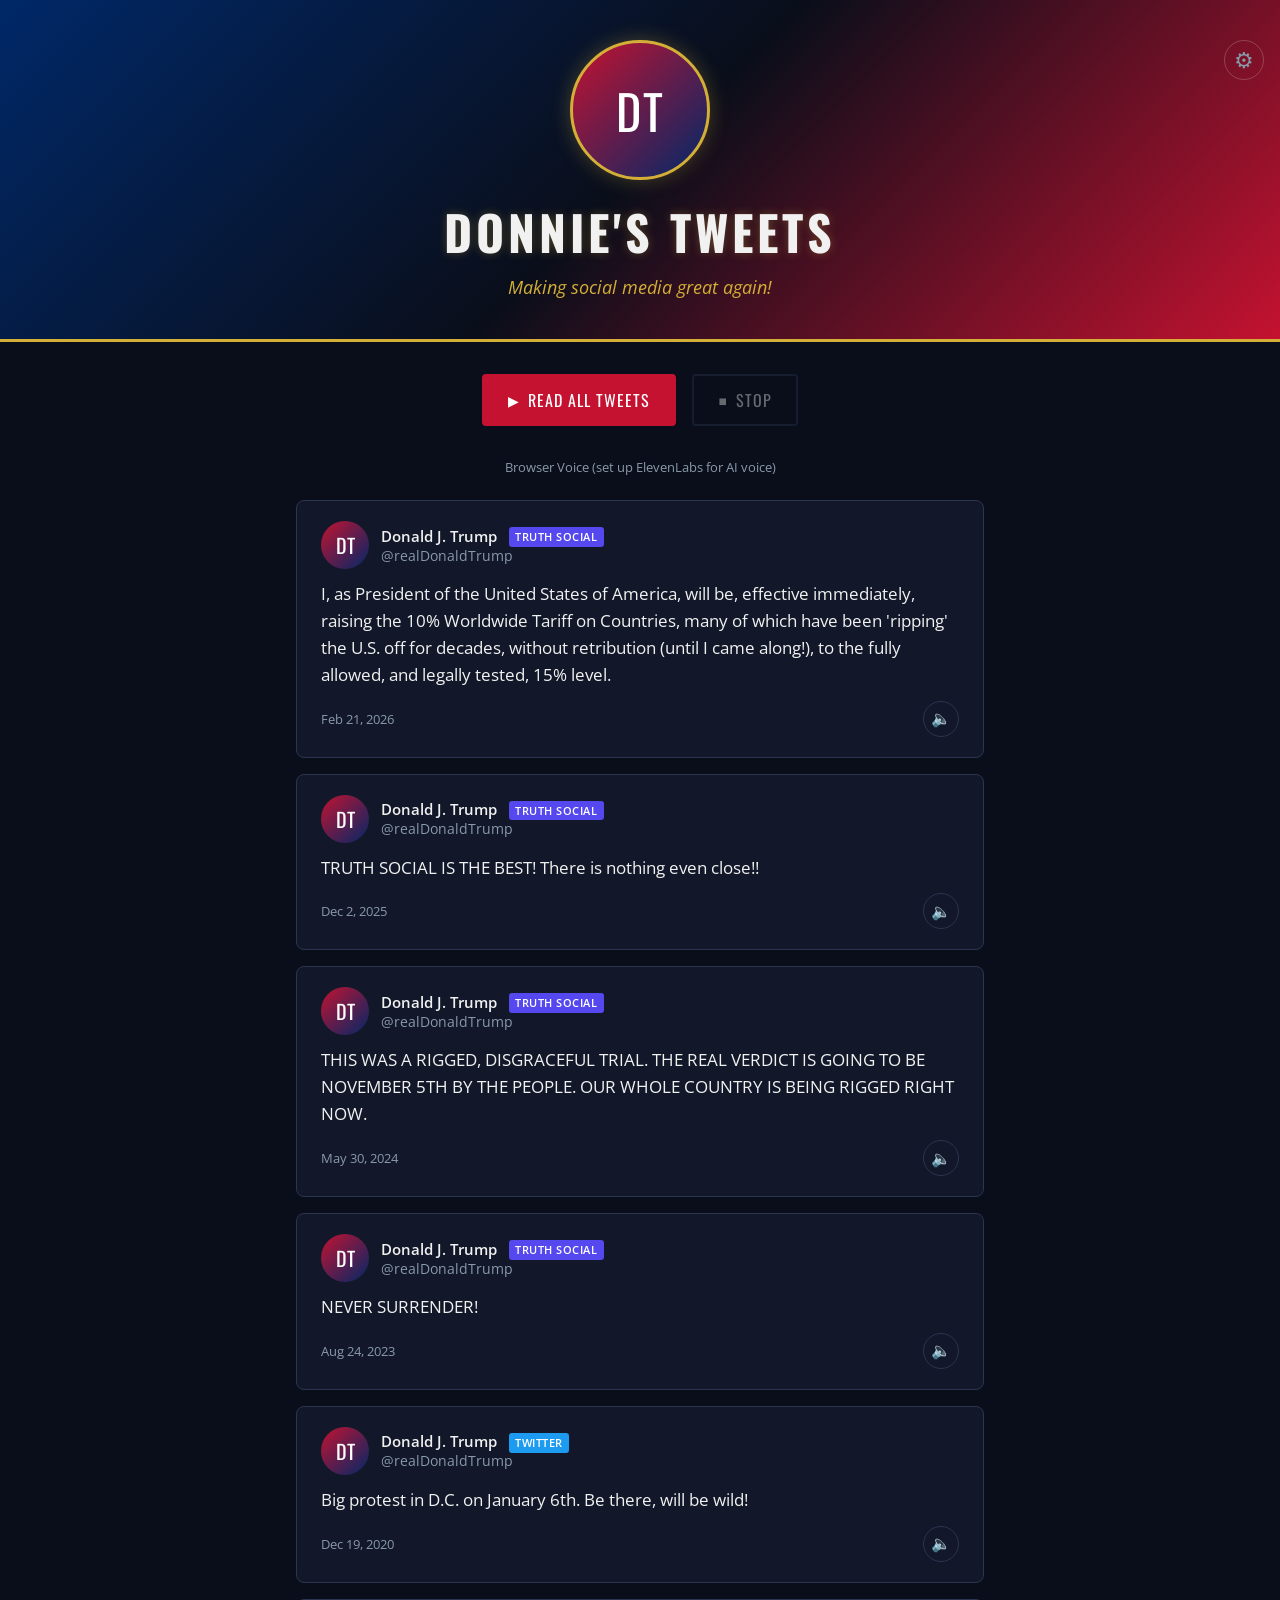
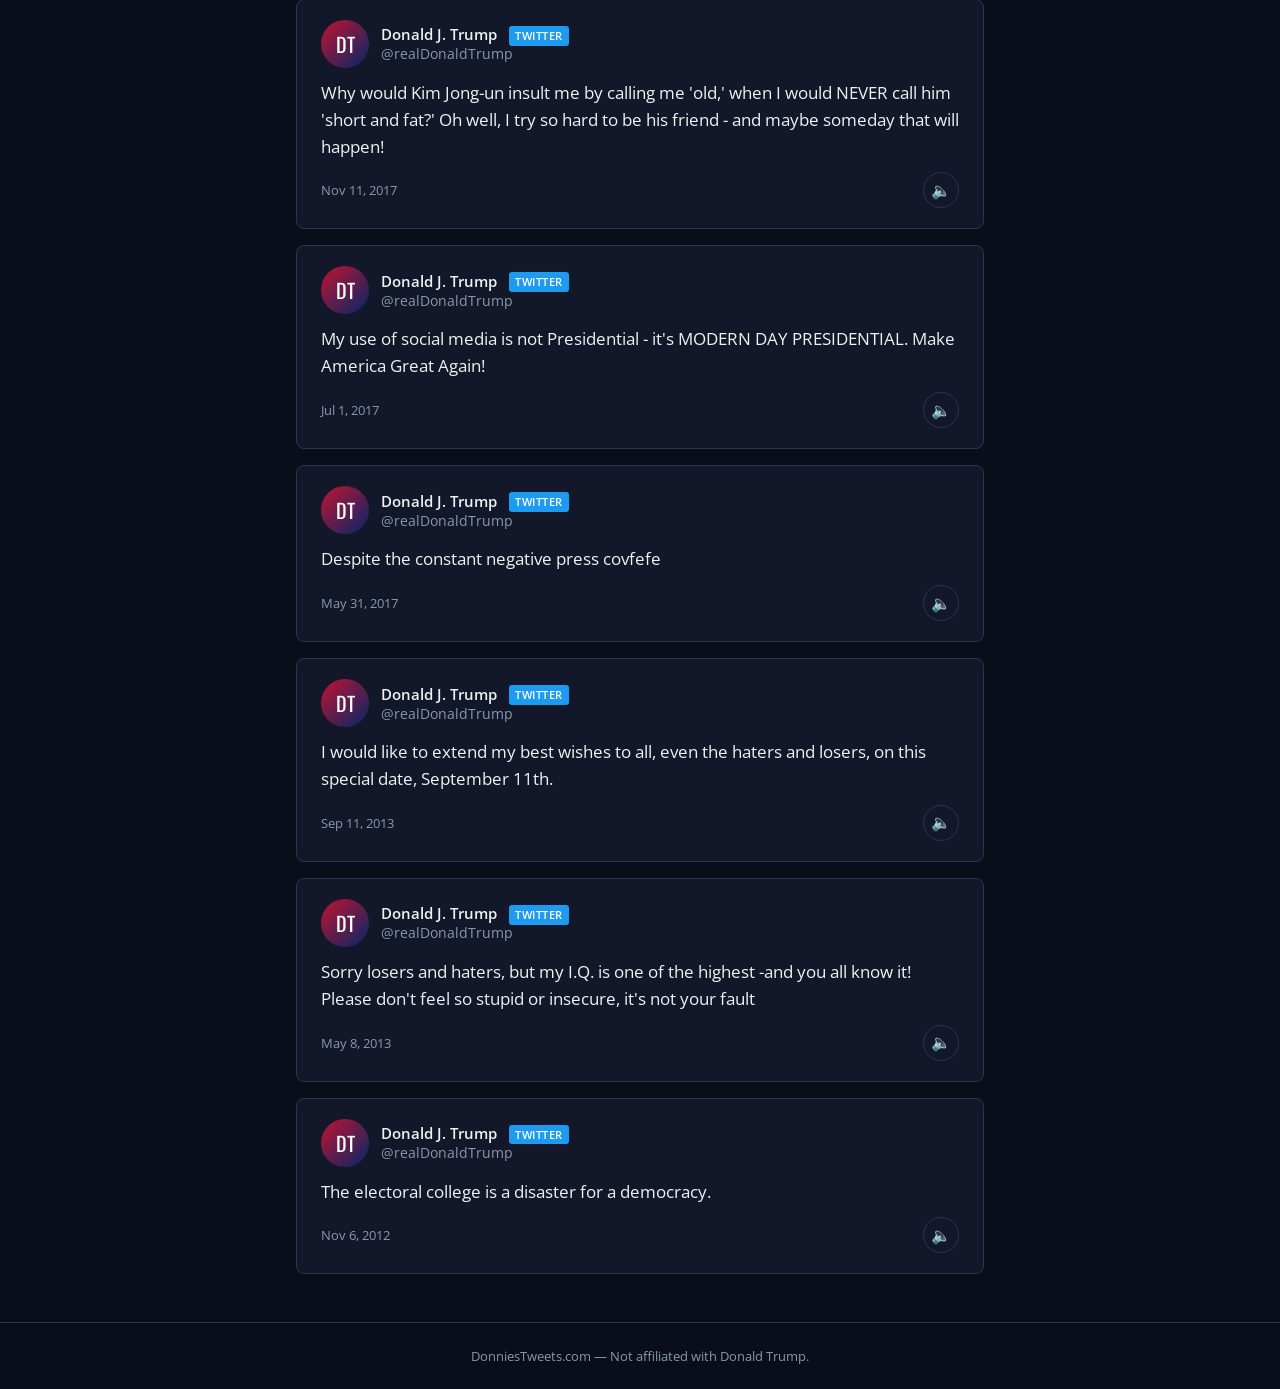
==== donnies-tweets/index.html @ ee2092dd "Add Donnie's Tweets site with Trump tweets and Truth Social posts New site in donnies-tweets/ direct" ====
<!DOCTYPE html>
<html lang="en">
<head>
    <meta charset="UTF-8">
    <meta name="viewport" content="width=device-width, initial-scale=1.0">
    <title>Donnie's Tweets</title>
    <link rel="stylesheet" href="styles.css">
    <link rel="preconnect" href="https://fonts.googleapis.com">
    <link rel="preconnect" href="https://fonts.gstatic.com" crossorigin>
    <link href="https://fonts.googleapis.com/css2?family=Oswald:wght@400;700&family=Open+Sans:wght@400;600&display=swap" rel="stylesheet">
</head>
<body>
    <header>
        <div class="header-content">
            <div class="header-avatar">DT</div>
            <h1>Donnie's Tweets</h1>
            <p class="tagline">Making social media great again!</p>
            <button id="settings-btn" class="settings-btn" title="Voice Settings">&#9881;</button>
        </div>
    </header>

    <!-- Floating stop button — always visible on the side -->
    <button id="floating-stop-btn" class="floating-stop-btn" title="Stop reading" disabled>
        &#9632; Stop
    </button>

    <main>
        <div class="controls">
            <button id="read-all-btn" class="btn btn-primary">
                <span class="btn-icon">&#9654;</span> Read All Tweets
            </button>
            <button id="stop-btn" class="btn btn-secondary" disabled>
                <span class="btn-icon">&#9632;</span> Stop
            </button>
        </div>

        <div id="voice-status" class="voice-status"></div>

        <div id="tweets-container"></div>
    </main>

    <!-- Settings Modal -->
    <div id="settings-modal" class="modal-backdrop">
        <div class="modal">
            <h2>Voice Settings</h2>
            <p class="modal-description">
                To get a realistic voice, you need a free
                <strong>ElevenLabs</strong> API key.
            </p>
            <ol class="setup-steps">
                <li>Go to <a href="https://elevenlabs.io" target="_blank" rel="noopener">elevenlabs.io</a> and sign up (free)</li>
                <li>Click your profile icon &rarr; <strong>Profile + API key</strong></li>
                <li>Copy your API key and paste it below</li>
            </ol>
            <label for="api-key-input" class="input-label">API Key</label>
            <input type="password" id="api-key-input" class="api-key-input" placeholder="Paste your ElevenLabs API key here">
            <div class="modal-actions">
                <button id="settings-close" class="btn btn-secondary">Cancel</button>
                <button id="settings-save" class="btn btn-primary">Save</button>
            </div>
        </div>
    </div>

    <footer>
        <p>DonniesTweets.com &mdash; Not affiliated with Donald Trump.</p>
    </footer>

    <script src="app.js"></script>
</body>
</html>
---- donnies-tweets/styles.css ----
*,
*::before,
*::after {
    margin: 0;
    padding: 0;
    box-sizing: border-box;
}

:root {
    --color-bg: #0a0e1a;
    --color-surface: #121829;
    --color-surface-hover: #1a2240;
    --color-accent: #c41230;
    --color-accent-dim: #8c0d22;
    --color-blue: #002868;
    --color-gold: #d4af37;
    --color-text: #f1f1f1;
    --color-text-muted: #8899aa;
    --color-border: #2a3550;
    --font-heading: 'Oswald', sans-serif;
    --font-body: 'Open Sans', sans-serif;
}

html {
    scroll-behavior: smooth;
}

body {
    font-family: var(--font-body);
    background-color: var(--color-bg);
    color: var(--color-text);
    min-height: 100vh;
    display: flex;
    flex-direction: column;
}

/* Header */
header {
    background: linear-gradient(135deg, #002868 0%, #0a0e1a 50%, #c41230 100%);
    border-bottom: 3px solid var(--color-gold);
    padding: 2.5rem 1rem;
    text-align: center;
}

.header-avatar {
    width: 140px;
    height: 140px;
    border-radius: 50%;
    background: linear-gradient(135deg, var(--color-accent) 0%, var(--color-blue) 100%);
    border: 3px solid var(--color-gold);
    margin: 0 auto 1rem;
    box-shadow: 0 0 20px rgba(212, 175, 55, 0.3);
    display: flex;
    align-items: center;
    justify-content: center;
    font-family: var(--font-heading);
    font-size: 3rem;
    color: #fff;
    letter-spacing: 2px;
}

.header-content h1 {
    font-family: var(--font-heading);
    font-size: 3rem;
    text-transform: uppercase;
    letter-spacing: 4px;
    color: var(--color-text);
    text-shadow: 0 0 10px rgba(212, 175, 55, 0.3);
}

.tagline {
    font-size: 1.1rem;
    color: var(--color-gold);
    margin-top: 0.5rem;
    font-style: italic;
}

/* Main content */
main {
    flex: 1;
    max-width: 720px;
    width: 100%;
    margin: 0 auto;
    padding: 2rem 1rem;
}

/* Controls */
.controls {
    display: flex;
    gap: 1rem;
    justify-content: center;
    margin-bottom: 2rem;
}

.btn {
    font-family: var(--font-heading);
    font-size: 1rem;
    text-transform: uppercase;
    letter-spacing: 1px;
    padding: 0.75rem 1.5rem;
    border: 2px solid transparent;
    border-radius: 4px;
    cursor: pointer;
    transition: all 0.2s ease;
    display: inline-flex;
    align-items: center;
    gap: 0.5rem;
}

.btn:disabled {
    opacity: 0.4;
    cursor: not-allowed;
}

.btn-primary {
    background: var(--color-accent);
    color: #fff;
    border-color: var(--color-accent);
}

.btn-primary:hover:not(:disabled) {
    background: var(--color-accent-dim);
}

.btn-secondary {
    background: transparent;
    color: var(--color-text);
    border-color: var(--color-border);
}

.btn-secondary:hover:not(:disabled) {
    border-color: var(--color-text-muted);
}

.btn-icon {
    font-size: 0.85rem;
}

/* Tweet cards */
.tweet-card {
    background: var(--color-surface);
    border: 1px solid var(--color-border);
    border-radius: 8px;
    padding: 1.25rem 1.5rem;
    margin-bottom: 1rem;
    transition: border-color 0.2s ease, box-shadow 0.2s ease;
    position: relative;
}

.tweet-card:hover {
    border-color: var(--color-gold);
}

.tweet-card.speaking {
    border-color: var(--color-accent);
    box-shadow: 0 0 16px rgba(196, 18, 48, 0.25);
}

.tweet-header {
    display: flex;
    align-items: center;
    gap: 0.75rem;
    margin-bottom: 0.75rem;
}

.tweet-avatar {
    width: 48px;
    height: 48px;
    border-radius: 50%;
    background: linear-gradient(135deg, var(--color-accent) 0%, var(--color-blue) 100%);
    display: flex;
    align-items: center;
    justify-content: center;
    font-family: var(--font-heading);
    font-size: 1.25rem;
    color: #fff;
    flex-shrink: 0;
}

.tweet-author {
    display: flex;
    flex-direction: column;
}

.tweet-name {
    font-weight: 600;
    font-size: 0.95rem;
}

.tweet-handle {
    color: var(--color-text-muted);
    font-size: 0.85rem;
}

.tweet-platform {
    font-size: 0.7rem;
    padding: 0.15rem 0.4rem;
    border-radius: 3px;
    font-weight: 600;
    text-transform: uppercase;
    letter-spacing: 0.5px;
    margin-left: 0.5rem;
}

.tweet-platform.twitter {
    background: #1d9bf0;
    color: #fff;
}

.tweet-platform.truth {
    background: #5448ee;
    color: #fff;
}

.tweet-text {
    font-size: 1.05rem;
    line-height: 1.6;
    margin-bottom: 0.75rem;
}

.tweet-footer {
    display: flex;
    justify-content: space-between;
    align-items: center;
}

.tweet-date {
    color: var(--color-text-muted);
    font-size: 0.8rem;
}

.tweet-speak-btn {
    background: none;
    border: 1px solid var(--color-border);
    color: var(--color-text-muted);
    border-radius: 50%;
    width: 36px;
    height: 36px;
    display: flex;
    align-items: center;
    justify-content: center;
    cursor: pointer;
    transition: all 0.2s ease;
    font-size: 1rem;
}

.tweet-speak-btn:hover {
    border-color: var(--color-accent);
    color: var(--color-accent);
}

.tweet-speak-btn.active {
    background: var(--color-accent);
    border-color: var(--color-accent);
    color: #fff;
}

/* Settings button */
.header-content {
    position: relative;
}

.settings-btn {
    position: absolute;
    top: 0;
    right: 0;
    background: none;
    border: 1px solid rgba(255, 255, 255, 0.2);
    color: var(--color-text-muted);
    font-size: 1.4rem;
    width: 40px;
    height: 40px;
    border-radius: 50%;
    cursor: pointer;
    transition: all 0.2s ease;
    display: flex;
    align-items: center;
    justify-content: center;
}

.settings-btn:hover {
    border-color: var(--color-gold);
    color: var(--color-gold);
}

/* Voice status indicator */
.voice-status {
    text-align: center;
    font-size: 0.8rem;
    color: var(--color-text-muted);
    margin-bottom: 1.5rem;
}

.voice-status.active {
    color: #4caf50;
}

/* Settings Modal */
.modal-backdrop {
    display: none;
    position: fixed;
    inset: 0;
    background: rgba(0, 0, 0, 0.7);
    z-index: 1000;
    align-items: center;
    justify-content: center;
    padding: 1rem;
}

.modal-backdrop.open {
    display: flex;
}

.modal {
    background: var(--color-surface);
    border: 1px solid var(--color-border);
    border-radius: 12px;
    padding: 2rem;
    max-width: 480px;
    width: 100%;
}

.modal h2 {
    font-family: var(--font-heading);
    font-size: 1.5rem;
    text-transform: uppercase;
    letter-spacing: 2px;
    margin-bottom: 1rem;
}

.modal-description {
    color: var(--color-text-muted);
    font-size: 0.9rem;
    line-height: 1.5;
    margin-bottom: 1rem;
}

.setup-steps {
    color: var(--color-text);
    font-size: 0.9rem;
    line-height: 1.8;
    margin-bottom: 1.25rem;
    padding-left: 1.25rem;
}

.setup-steps a {
    color: var(--color-gold);
    text-decoration: none;
}

.setup-steps a:hover {
    text-decoration: underline;
}

.input-label {
    display: block;
    font-size: 0.8rem;
    color: var(--color-text-muted);
    text-transform: uppercase;
    letter-spacing: 1px;
    margin-bottom: 0.5rem;
}

.api-key-input {
    width: 100%;
    padding: 0.75rem 1rem;
    background: var(--color-bg);
    border: 1px solid var(--color-border);
    border-radius: 6px;
    color: var(--color-text);
    font-family: var(--font-body);
    font-size: 0.95rem;
    margin-bottom: 1.5rem;
}

.api-key-input:focus {
    outline: none;
    border-color: var(--color-gold);
}

.modal-actions {
    display: flex;
    gap: 0.75rem;
    justify-content: flex-end;
}

/* Floating stop button */
.floating-stop-btn {
    position: fixed;
    bottom: 2rem;
    right: 2rem;
    z-index: 900;
    font-family: var(--font-heading);
    font-size: 1rem;
    text-transform: uppercase;
    letter-spacing: 1px;
    padding: 0.75rem 1.25rem;
    background: var(--color-accent);
    color: #fff;
    border: 2px solid var(--color-accent);
    border-radius: 50px;
    cursor: pointer;
    box-shadow: 0 4px 16px rgba(196, 18, 48, 0.4);
    transition: all 0.2s ease;
    display: inline-flex;
    align-items: center;
    gap: 0.4rem;
}

.floating-stop-btn:disabled {
    opacity: 0;
    pointer-events: none;
    transform: scale(0.8);
}

.floating-stop-btn:not(:disabled) {
    opacity: 1;
    transform: scale(1);
    animation: pulse-glow 2s ease-in-out infinite;
}

.floating-stop-btn:hover:not(:disabled) {
    background: var(--color-accent-dim);
    transform: scale(1.05);
}

@keyframes pulse-glow {
    0%, 100% { box-shadow: 0 4px 16px rgba(196, 18, 48, 0.4); }
    50% { box-shadow: 0 4px 24px rgba(196, 18, 48, 0.7); }
}

/* Footer */
footer {
    text-align: center;
    padding: 1.5rem 1rem;
    color: var(--color-text-muted);
    font-size: 0.8rem;
    border-top: 1px solid var(--color-border);
}

/* Responsive */
@media (max-width: 600px) {
    .header-avatar {
        width: 100px;
        height: 100px;
        font-size: 2rem;
    }

    .header-content h1 {
        font-size: 2rem;
        letter-spacing: 2px;
    }

    .tagline {
        font-size: 0.95rem;
    }

    main {
        padding: 1.25rem 0.75rem;
    }

    .tweet-card {
        padding: 1rem;
    }

    .controls {
        flex-direction: column;
        align-items: stretch;
    }

    .btn {
        justify-content: center;
    }

    .floating-stop-btn {
        bottom: 1rem;
        right: 1rem;
    }
}
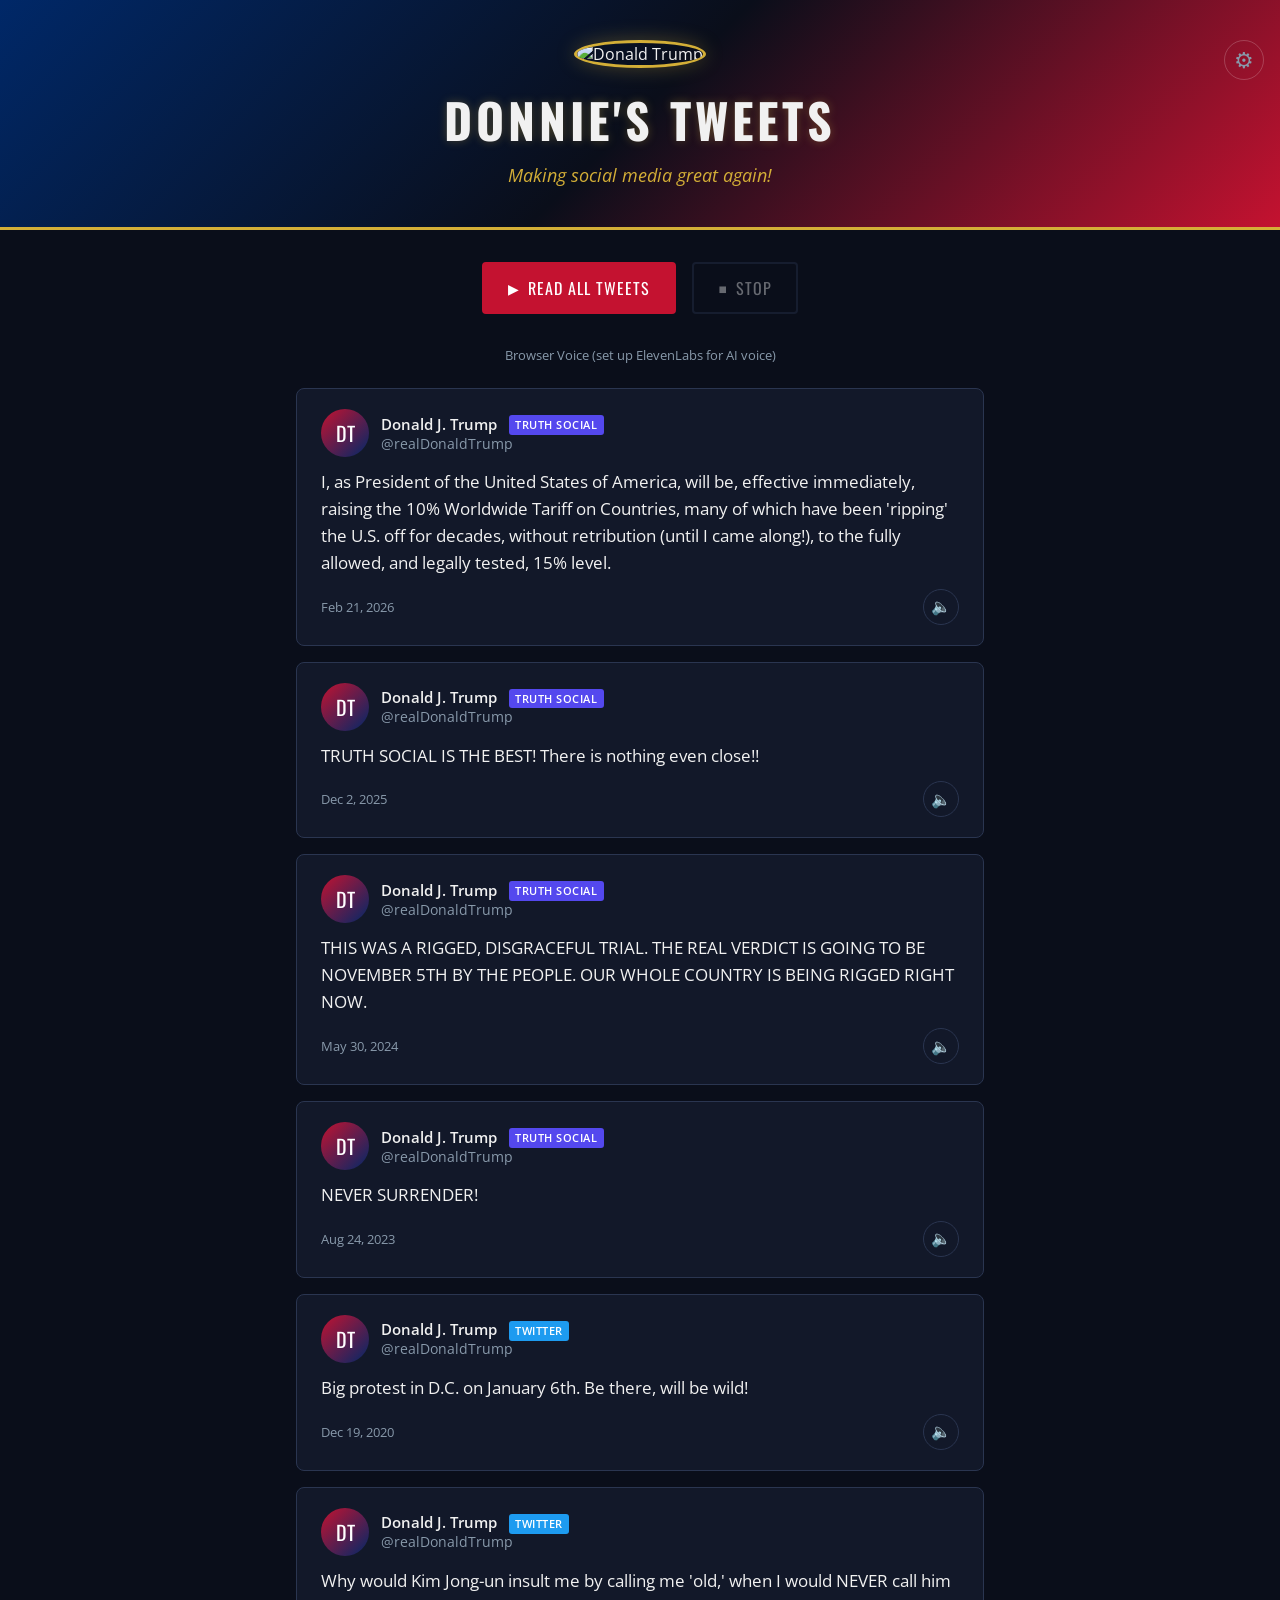
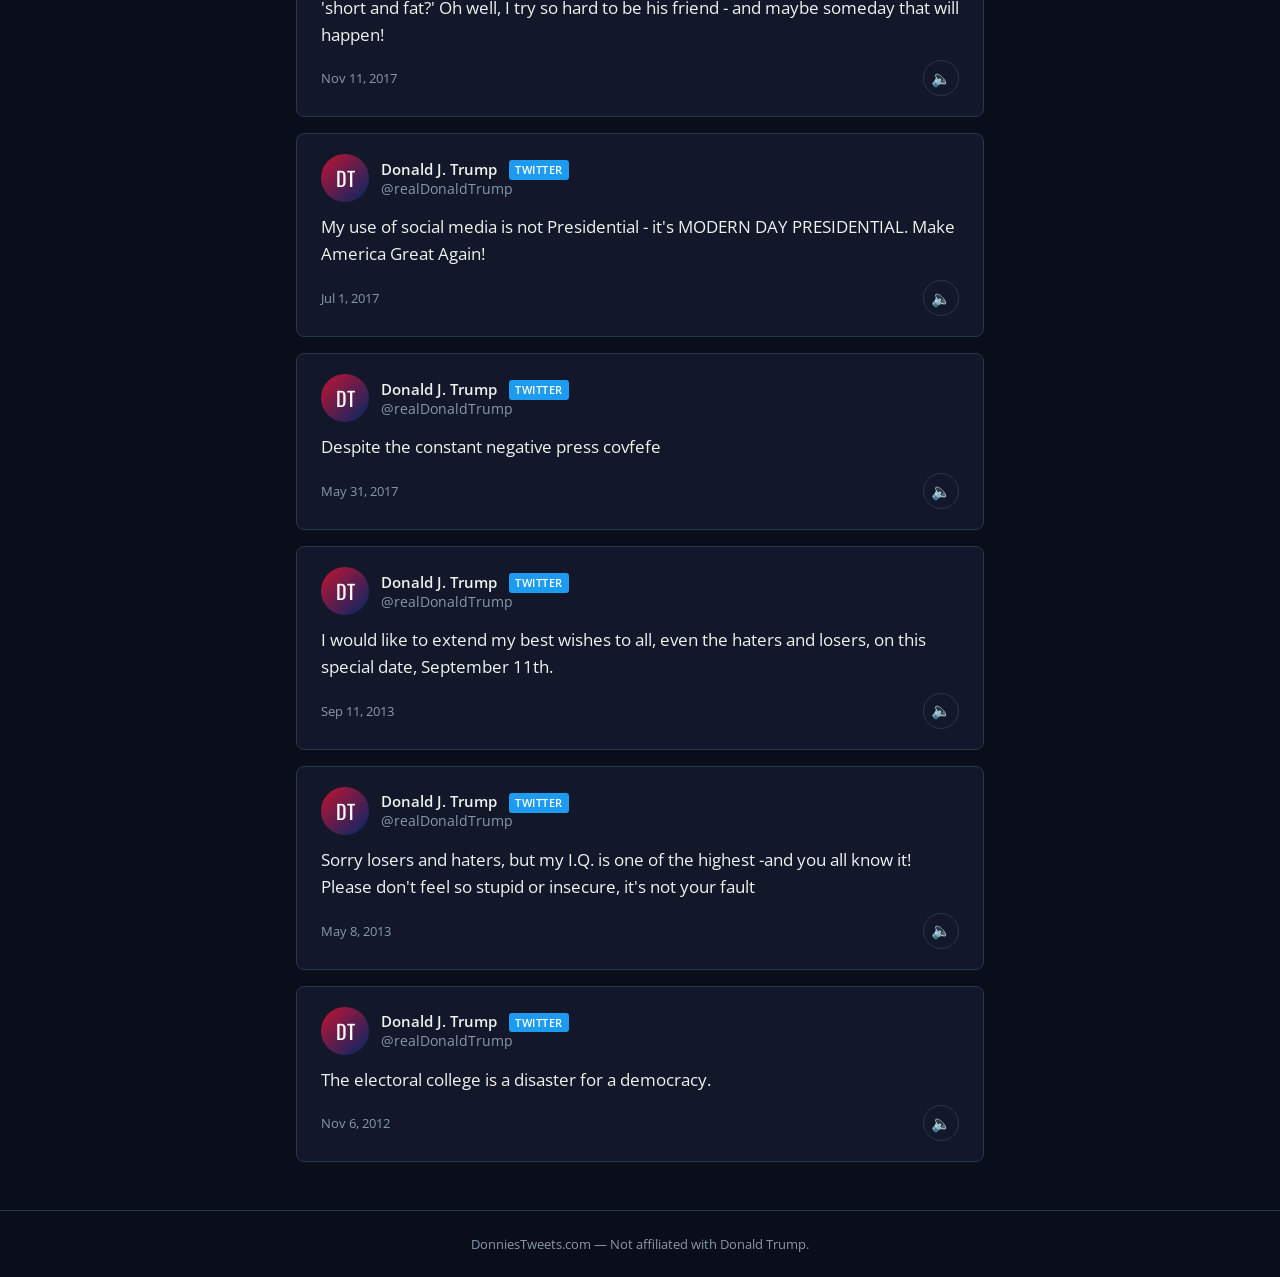
==== commit 7ea3707e: "Add Trump photo and ElevenLabs voice ID to Donnie's Tweets - Replace header avatar div with <img> ta" ====
--- a/donnies-tweets/index.html
+++ b/donnies-tweets/index.html
@@ -12,7 +12,7 @@
 <body>
     <header>
         <div class="header-content">
-            <div class="header-avatar">DT</div>
+            <img src="trump.jpg" alt="Donald Trump" class="header-trump-img">
             <h1>Donnie's Tweets</h1>
             <p class="tagline">Making social media great again!</p>
             <button id="settings-btn" class="settings-btn" title="Voice Settings">&#9881;</button>
--- a/donnies-tweets/styles.css
+++ b/donnies-tweets/styles.css
@@ -42,21 +42,14 @@
     text-align: center;
 }
 
-.header-avatar {
-    width: 140px;
-    height: 140px;
+.header-trump-img {
+    width: 180px;
+    height: 180px;
+    object-fit: cover;
     border-radius: 50%;
-    background: linear-gradient(135deg, var(--color-accent) 0%, var(--color-blue) 100%);
     border: 3px solid var(--color-gold);
-    margin: 0 auto 1rem;
+    margin-bottom: 1rem;
     box-shadow: 0 0 20px rgba(212, 175, 55, 0.3);
-    display: flex;
-    align-items: center;
-    justify-content: center;
-    font-family: var(--font-heading);
-    font-size: 3rem;
-    color: #fff;
-    letter-spacing: 2px;
 }
 
 .header-content h1 {
@@ -440,10 +433,9 @@
 
 /* Responsive */
 @media (max-width: 600px) {
-    .header-avatar {
-        width: 100px;
-        height: 100px;
-        font-size: 2rem;
+    .header-trump-img {
+        width: 120px;
+        height: 120px;
     }
 
     .header-content h1 {
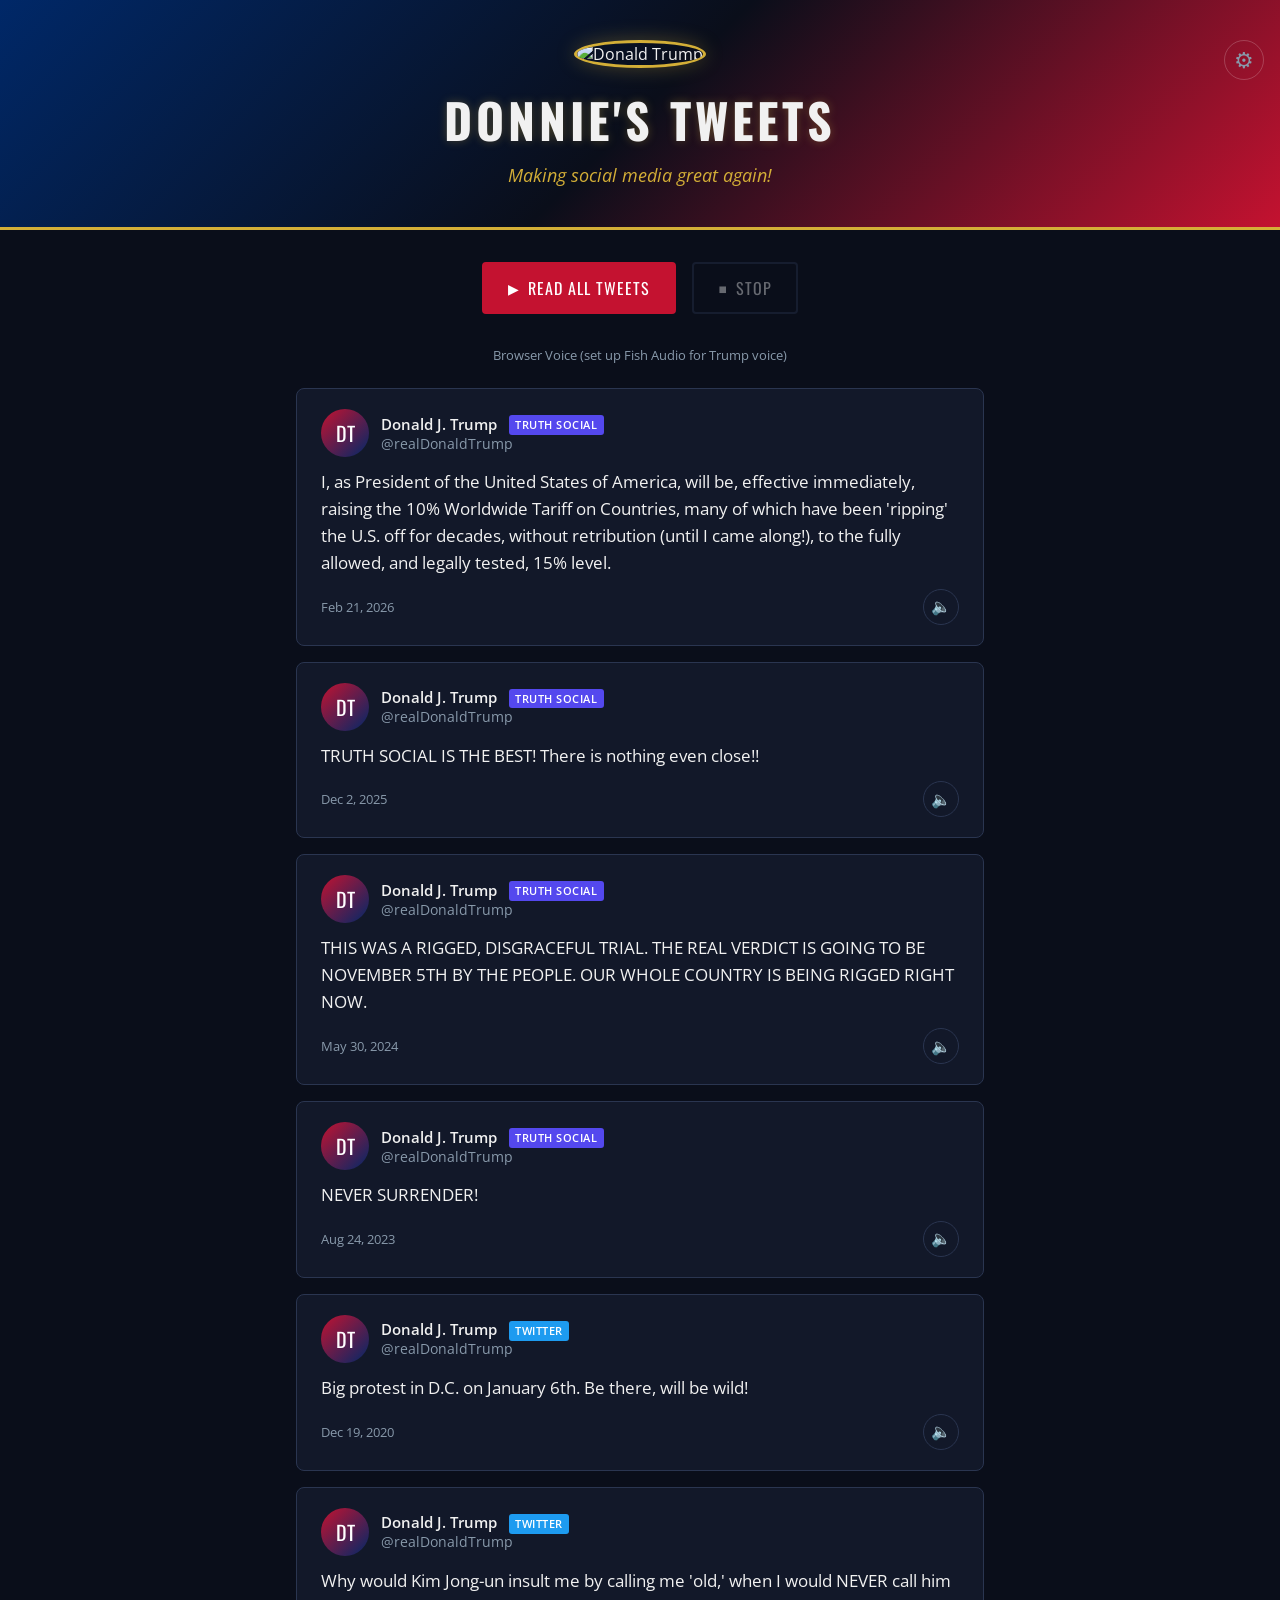
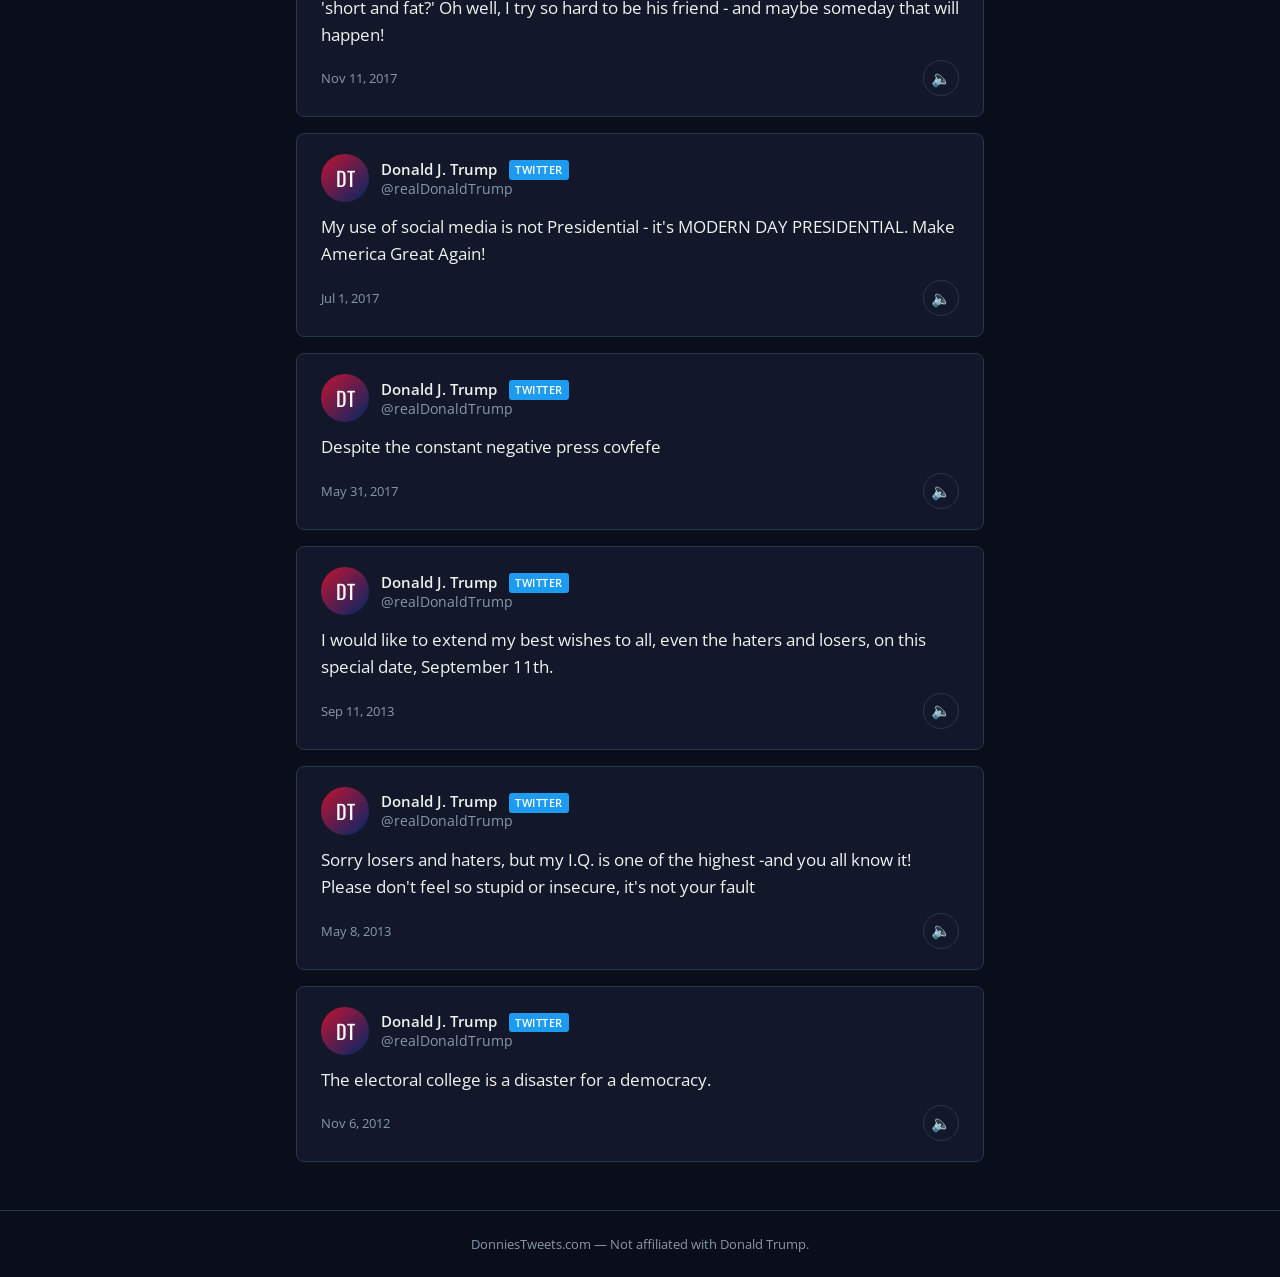
==== commit 6bc0bbe3: "Switch from ElevenLabs to Fish Audio for Trump AI voice Fish Audio has a free tier (1 hr/month) with" ====
--- a/donnies-tweets/index.html
+++ b/donnies-tweets/index.html
@@ -44,16 +44,16 @@
         <div class="modal">
             <h2>Voice Settings</h2>
             <p class="modal-description">
-                To get a realistic voice, you need a free
-                <strong>ElevenLabs</strong> API key.
+                To get a realistic Trump AI voice, you need a free
+                <strong>Fish Audio</strong> API key.
             </p>
             <ol class="setup-steps">
-                <li>Go to <a href="https://elevenlabs.io" target="_blank" rel="noopener">elevenlabs.io</a> and sign up (free)</li>
-                <li>Click your profile icon &rarr; <strong>Profile + API key</strong></li>
-                <li>Copy your API key and paste it below</li>
+                <li>Go to <a href="https://fish.audio" target="_blank" rel="noopener">fish.audio</a> and sign up (free &mdash; 1 hour/month)</li>
+                <li>Go to your <strong>API Keys</strong> page in account settings</li>
+                <li>Create a new key and paste it below</li>
             </ol>
             <label for="api-key-input" class="input-label">API Key</label>
-            <input type="password" id="api-key-input" class="api-key-input" placeholder="Paste your ElevenLabs API key here">
+            <input type="password" id="api-key-input" class="api-key-input" placeholder="Paste your Fish Audio API key here">
             <div class="modal-actions">
                 <button id="settings-close" class="btn btn-secondary">Cancel</button>
                 <button id="settings-save" class="btn btn-primary">Save</button>
